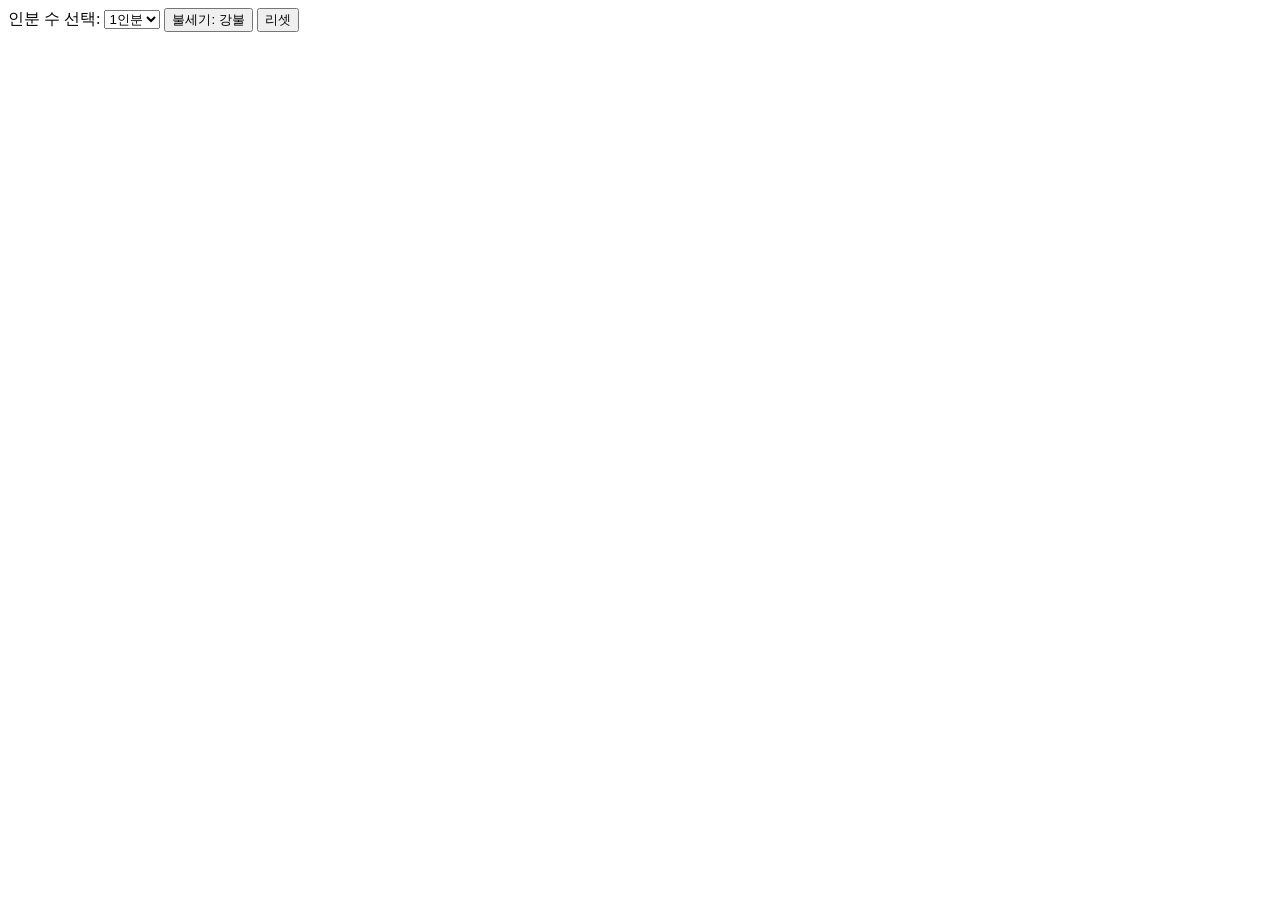
==== index.html @ cdc0b8e5 "Rename main.html to index.html" ====
<!DOCTYPE html>
<html lang="ko">
<head>
    <meta charset="UTF-8">
    <meta name="viewport" content="width=device-width, initial-scale=1.0">
    <title>고기 굽기 시뮬레이션</title>
    <link rel="stylesheet" href="styles.css">
</head>
<body>

    <div id="gameContainer">
        <!-- 손님 그릇 (1~4개) -->
        <div id="plateContainer">
            <div class="plate" id="customer1"></div>
            <div class="plate" id="customer2"></div>
            <div class="plate" id="customer3"></div>
            <div class="plate" id="customer4"></div>
        </div>

        <!-- 하단 레이아웃 (고기 그릇, 불판, 쓰레기통) -->
        <div id="bottomRow">
            <!-- 고기 그릇 -->
            <div id="meatContainer"></div>

            <!-- 불판 -->
            <div id="grill">
                <div class="grill-space" data-index="0"></div>
                <div class="grill-space" data-index="1"></div>
                <div class="grill-space" data-index="2"></div>
                <div class="grill-space" data-index="3"></div>
                <div class="grill-space" data-index="4"></div>
                <div class="grill-space" data-index="5"></div>
                <div class="grill-space" data-index="6"></div>
                <div class="grill-space" data-index="7"></div>
                <div class="grill-space" data-index="8"></div>
                <div class="grill-space" data-index="9"></div>
            </div>

            <!-- 쓰레기통 -->
            <div id="trash"></div>
        </div>

        <!-- 컨트롤 패널 -->
        <div id="controls">
            <label for="servingSize">인분 수 선택:</label>
            <select id="servingSize">
                <option value="1">1인분</option>
                <option value="2">2인분</option>
                <option value="3">3인분</option>
                <option value="4">4인분</option>
            </select>
            <button id="heatButton">불세기: 강불</button>
            <button id="resetButton">리셋</button>
        </div>
    </div>

    <script src="script.js"></script>
</body>
</html>
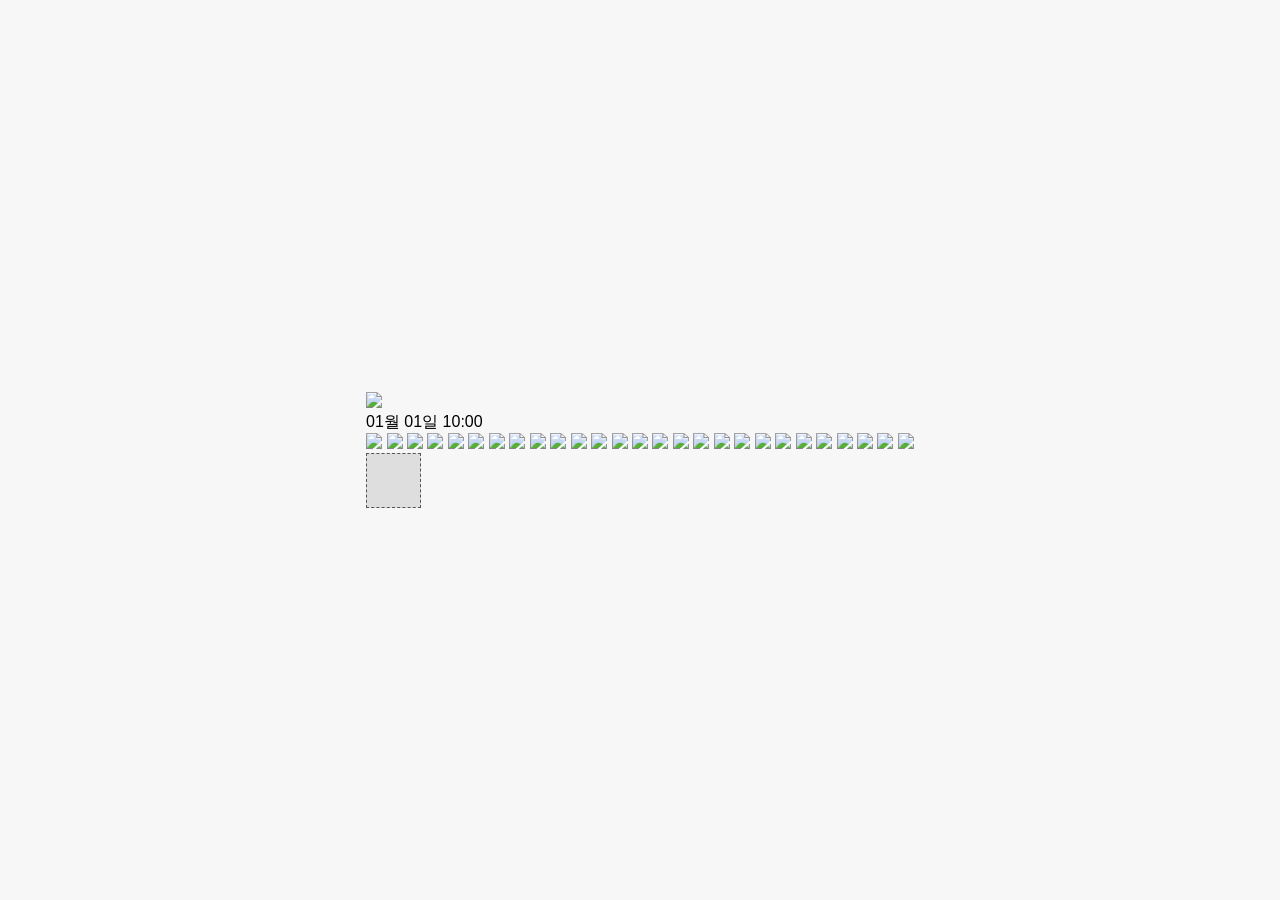
==== commit b813c116: "Update index.html" ====
--- a/index.html
+++ b/index.html
@@ -1,57 +1,67 @@
 <!DOCTYPE html>
-<html lang="ko">
+<html lang="en">
 <head>
     <meta charset="UTF-8">
-    <meta name="viewport" content="width=device-width, initial-scale=1.0">
-    <title>고기 굽기 시뮬레이션</title>
+    <meta name="viewport" content="width=1440, initial-scale=1.0">
+    <title>Meat Cooking Simulation</title>
     <link rel="stylesheet" href="styles.css">
 </head>
 <body>
+    <div class="inside-withitems">
+        <img class="background-basic-1" src="background/background_basic.png" />
+        
+        <!-- 날짜 및 시간 표시 -->
+        <div class="date-time">01월 01일 10:00</div>
 
-    <div id="gameContainer">
-        <!-- 손님 그릇 (1~4개) -->
-        <div id="plateContainer">
-            <div class="plate" id="customer1"></div>
-            <div class="plate" id="customer2"></div>
-            <div class="plate" id="customer3"></div>
-            <div class="plate" id="customer4"></div>
+        <!-- Table Area -->
+        <div class="table-area">
+            <!-- 손님 그릇 -->
+            <img class="customer-plate-1" src="images/customer_plate.png" />
+            <img class="customer-plate-2" src="images/customer_plate.png" />
+            <img class="customer-plate-3" src="images/customer_plate.png" />
+            <img class="customer-plate-4" src="images/customer_plate.png" />
+            
+            <!-- 고기 그릇 -->
+            <img class="meat-container-1" src="images/meatContainer.png" />
+
+            <!-- 불판 -->
+            <img class="grill-1" src="images/grill.png" />
+            
+            <!-- 쓰레기통 -->
+            <img class="trashcan-1" src="images/trashcan.png" />
+            
+            <!-- 고기들 -->
+            <img class="_0-raw-meet-1" src="images/0.raw_meet.png" />
+            <img class="_0-raw-meet-2" src="images/0.raw_meet.png" />
+            <img class="_0-raw-meet-3" src="images/0.raw_meet.png" />
+            <img class="_0-raw-meet-4" src="images/0.raw_meet.png" />
+            <img class="_0-raw-meet-5" src="images/0.raw_meet.png" />
+            <img class="_0-raw-meet-6" src="images/0.raw_meet.png" />
+            <img class="_0-raw-meet-7" src="images/0.raw_meet.png" />
+            <img class="_0-raw-meet-8" src="images/0.raw_meet.png" />
+            <img class="_0-raw-meet-9" src="images/0.raw_meet.png" />
+            <img class="_0-raw-meet-10" src="images/0.raw_meet.png" />
+            <img class="_0-raw-meet-11" src="images/0.raw_meet.png" />
+            <img class="_0-raw-meet-12" src="images/0.raw_meet.png" />
+            <img class="_0-raw-meet-13" src="images/0.raw_meet.png" />
+            <img class="_0-raw-meet-14" src="images/0.raw_meet.png" />
+            <img class="_0-raw-meet-15" src="images/0.raw_meet.png" />
+            <img class="_0-raw-meet-16" src="images/0.raw_meet.png" />
+            <img class="_0-raw-meet-17" src="images/0.raw_meet.png" />
+            <img class="_0-raw-meet-18" src="images/0.raw_meet.png" />
+            <img class="_0-raw-meet-19" src="images/0.raw_meet.png" />
+            <img class="_0-raw-meet-20" src="images/0.raw_meet.png" />
+
+            <!-- Grill spaces -->
+            <div class="grill-space"></div>
+            <div class="grill-space2"></div>
+            <div class="grill-space3"></div>
+            <div class="grill-space4"></div>
+            <div class="grill-space5"></div>
         </div>
 
-        <!-- 하단 레이아웃 (고기 그릇, 불판, 쓰레기통) -->
-        <div id="bottomRow">
-            <!-- 고기 그릇 -->
-            <div id="meatContainer"></div>
-
-            <!-- 불판 -->
-            <div id="grill">
-                <div class="grill-space" data-index="0"></div>
-                <div class="grill-space" data-index="1"></div>
-                <div class="grill-space" data-index="2"></div>
-                <div class="grill-space" data-index="3"></div>
-                <div class="grill-space" data-index="4"></div>
-                <div class="grill-space" data-index="5"></div>
-                <div class="grill-space" data-index="6"></div>
-                <div class="grill-space" data-index="7"></div>
-                <div class="grill-space" data-index="8"></div>
-                <div class="grill-space" data-index="9"></div>
-            </div>
-
-            <!-- 쓰레기통 -->
-            <div id="trash"></div>
-        </div>
-
-        <!-- 컨트롤 패널 -->
-        <div id="controls">
-            <label for="servingSize">인분 수 선택:</label>
-            <select id="servingSize">
-                <option value="1">1인분</option>
-                <option value="2">2인분</option>
-                <option value="3">3인분</option>
-                <option value="4">4인분</option>
-            </select>
-            <button id="heatButton">불세기: 강불</button>
-            <button id="resetButton">리셋</button>
-        </div>
+        <!-- 기능 버튼 -->
+        <div class="function-bar"></div>
     </div>
 
     <script src="script.js"></script>
--- a/styles.css
+++ b/styles.css
@@ -0,0 +1,123 @@
+* {
+    box-sizing: border-box;
+    user-select: none;
+    -webkit-user-drag: none;
+}
+
+body {
+    display: flex;
+    justify-content: center;
+    align-items: center;
+    height: 100vh;
+    background-color: #f7f7f7;
+    margin: 0;
+    font-family: 'Arial', sans-serif;
+}
+
+#gameContainer {
+    display: flex;
+    flex-direction: column;
+    align-items: center;
+    gap: 20px;
+    position: relative;
+}
+
+#plateContainer {
+    display: flex;
+    justify-content: center;
+    gap: 20px;
+    width: 100%;
+}
+
+.plate {
+    width: 150px;
+    height: 150px;
+    background-image: url('customer_plate.png');
+    background-size: cover;
+    position: relative;
+    border: 1px solid #ccc;
+}
+
+#bottomRow {
+    display: flex;
+    justify-content: center;
+    align-items: flex-start;
+    gap: 50px;
+    width: 100%;
+}
+
+#meatContainer {
+    width: 370px;
+    height: 200px;
+    background-image: url('meatContainer.png');
+    background-size: cover;
+    display: grid;
+    grid-template-rows: repeat(4, 1fr);
+    grid-template-columns: repeat(5, 1fr);
+    gap: 5px;
+    padding: 10px;
+    position: relative;
+    border: 1px solid #aaa;
+}
+
+.meat {
+    width: 100%;
+    height: 100%;
+    background-size: cover;
+    cursor: grab;
+}
+
+#grill {
+    width: 600px; /* 넓이를 늘렸습니다 */
+    height: 300px; /* 그릴의 가로:세로 비율을 조정했습니다 */
+    background-image: url('grill.png');
+    background-size: cover;
+    display: grid;
+    grid-template-columns: repeat(5, 55px); /* grill-space를 위한 설정 */
+    grid-template-rows: repeat(2, 55px); /* grill-space를 위한 설정 */
+    gap: 10px;
+    padding: 10px 40px; /* 좌우 패딩을 추가하여 여백을 만듭니다 */
+    border: 1px solid #333;
+    position: relative;
+    align-items: flex-start; /* 상단 1/2에 위치하도록 조정 */
+    justify-content: center; /* 가운데 정렬 */
+}
+
+.grill-space {
+    width: 55px;
+    height: 55px;
+    background-color: rgba(0,0,0,0.1);
+    border: 1px dashed #555;
+    display: flex;
+    justify-content: center;
+    align-items: center;
+    position: relative;
+}
+
+#trash {
+    width: 120px; /* 크기를 키움 */
+    height: 120px;
+    background-image: url('trashcan.png');
+    background-size: cover;
+    border: 1px solid #ccc;
+    cursor: pointer;
+}
+
+#controls {
+    display: flex;
+    justify-content: center;
+    align-items: center;
+    gap: 15px;
+}
+
+#controls select,
+#controls button {
+    padding: 10px 15px;
+    font-size: 16px;
+    cursor: pointer;
+}
+
+.meat.dragging {
+    opacity: 0.5;
+    cursor: grabbing;
+}
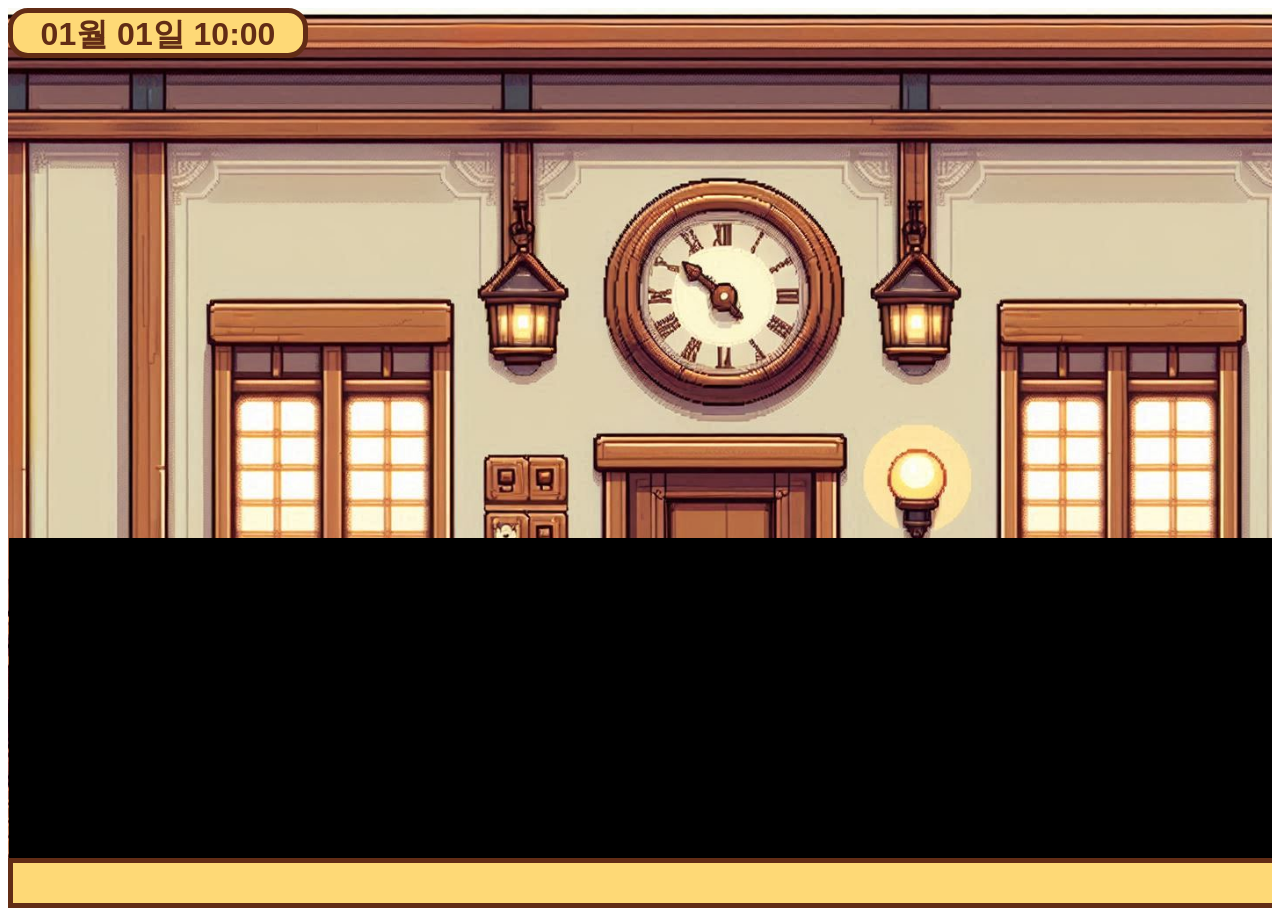
==== commit e1dbe90a: "Update index.html" ====
--- a/index.html
+++ b/index.html
@@ -33,31 +33,7 @@
             <!-- 고기들 -->
             <img class="_0-raw-meet-1" src="images/0.raw_meet.png" />
             <img class="_0-raw-meet-2" src="images/0.raw_meet.png" />
-            <img class="_0-raw-meet-3" src="images/0.raw_meet.png" />
-            <img class="_0-raw-meet-4" src="images/0.raw_meet.png" />
-            <img class="_0-raw-meet-5" src="images/0.raw_meet.png" />
-            <img class="_0-raw-meet-6" src="images/0.raw_meet.png" />
-            <img class="_0-raw-meet-7" src="images/0.raw_meet.png" />
-            <img class="_0-raw-meet-8" src="images/0.raw_meet.png" />
-            <img class="_0-raw-meet-9" src="images/0.raw_meet.png" />
-            <img class="_0-raw-meet-10" src="images/0.raw_meet.png" />
-            <img class="_0-raw-meet-11" src="images/0.raw_meet.png" />
-            <img class="_0-raw-meet-12" src="images/0.raw_meet.png" />
-            <img class="_0-raw-meet-13" src="images/0.raw_meet.png" />
-            <img class="_0-raw-meet-14" src="images/0.raw_meet.png" />
-            <img class="_0-raw-meet-15" src="images/0.raw_meet.png" />
-            <img class="_0-raw-meet-16" src="images/0.raw_meet.png" />
-            <img class="_0-raw-meet-17" src="images/0.raw_meet.png" />
-            <img class="_0-raw-meet-18" src="images/0.raw_meet.png" />
-            <img class="_0-raw-meet-19" src="images/0.raw_meet.png" />
-            <img class="_0-raw-meet-20" src="images/0.raw_meet.png" />
-
-            <!-- Grill spaces -->
-            <div class="grill-space"></div>
-            <div class="grill-space2"></div>
-            <div class="grill-space3"></div>
-            <div class="grill-space4"></div>
-            <div class="grill-space5"></div>
+            <!-- 고기 이미지들이 반복됨 -->
         </div>
 
         <!-- 기능 버튼 -->
--- a/styles.css
+++ b/styles.css
@@ -1,123 +1,131 @@
-* {
-    box-sizing: border-box;
-    user-select: none;
-    -webkit-user-drag: none;
+.inside-withitems,
+.inside-withitems * {
+  box-sizing: border-box;
 }
 
-body {
-    display: flex;
-    justify-content: center;
-    align-items: center;
-    height: 100vh;
-    background-color: #f7f7f7;
-    margin: 0;
-    font-family: 'Arial', sans-serif;
+.inside-withitems {
+  background: #ffffff;
+  height: 900px;
+  position: relative;
+  overflow: hidden;
 }
 
-#gameContainer {
-    display: flex;
-    flex-direction: column;
-    align-items: center;
-    gap: 20px;
-    position: relative;
+.background-basic-1 {
+  width: 1440px;
+  height: 900px;
+  position: absolute;
+  left: 0px;
+  top: 0px;
+  object-fit: cover;
 }
 
-#plateContainer {
-    display: flex;
-    justify-content: center;
-    gap: 20px;
-    width: 100%;
+.table-area {
+  background: #000000; /* 검은색 배경 */
+  width: 1440px;
+  height: 370px;
+  position: absolute;
+  left: 1px;
+  top: 530px;
 }
 
-.plate {
-    width: 150px;
-    height: 150px;
-    background-image: url('customer_plate.png');
-    background-size: cover;
-    position: relative;
-    border: 1px solid #ccc;
+.customer-plate-1, .customer-plate-2, .customer-plate-3, .customer-plate-4 {
+  width: 135px;
+  height: 108px;
+  position: absolute;
+  object-fit: cover;
+  top: 470px;
 }
 
-#bottomRow {
-    display: flex;
-    justify-content: center;
-    align-items: flex-start;
-    gap: 50px;
-    width: 100%;
+.customer-plate-1 { left: 266px; }
+.customer-plate-2 { left: 528px; }
+.customer-plate-3 { left: 796px; }
+.customer-plate-4 { left: 1049px; }
+
+.meat-container-1 {
+  width: 549.53px;
+  height: 250px;
+  position: absolute;
+  left: -50px;
+  top: 611px;
+  object-fit: cover;
 }
 
-#meatContainer {
-    width: 370px;
-    height: 200px;
-    background-image: url('meatContainer.png');
-    background-size: cover;
-    display: grid;
-    grid-template-rows: repeat(4, 1fr);
-    grid-template-columns: repeat(5, 1fr);
-    gap: 5px;
-    padding: 10px;
-    position: relative;
-    border: 1px solid #aaa;
+.trashcan-1 {
+  width: 245px;
+  height: 250px;
+  position: absolute;
+  left: 1051px;
+  top: 625px;
+  object-fit: cover;
 }
 
-.meat {
-    width: 100%;
-    height: 100%;
-    background-size: cover;
-    cursor: grab;
+.grill-1 {
+  width: 624.57px;
+  height: 300px;
+  position: absolute;
+  left: 426px;
+  top: 600px;
+  object-fit: cover;
 }
 
-#grill {
-    width: 600px; /* 넓이를 늘렸습니다 */
-    height: 300px; /* 그릴의 가로:세로 비율을 조정했습니다 */
-    background-image: url('grill.png');
-    background-size: cover;
-    display: grid;
-    grid-template-columns: repeat(5, 55px); /* grill-space를 위한 설정 */
-    grid-template-rows: repeat(2, 55px); /* grill-space를 위한 설정 */
-    gap: 10px;
-    padding: 10px 40px; /* 좌우 패딩을 추가하여 여백을 만듭니다 */
-    border: 1px solid #333;
-    position: relative;
-    align-items: flex-start; /* 상단 1/2에 위치하도록 조정 */
-    justify-content: center; /* 가운데 정렬 */
+.grill-space,
+.grill-space2,
+.grill-space3,
+.grill-space4,
+.grill-space5 {
+  background: rgba(9, 33, 55, 0.37);
+  width: 60px;
+  height: 60px;
+  position: absolute;
+  top: 644px;
 }
 
-.grill-space {
-    width: 55px;
-    height: 55px;
-    background-color: rgba(0,0,0,0.1);
-    border: 1px dashed #555;
-    display: flex;
-    justify-content: center;
-    align-items: center;
-    position: relative;
+.grill-space { left: 543px; }
+.grill-space2 { left: 626px; }
+.grill-space3 { left: 708px; }
+.grill-space4 { left: 790px; }
+.grill-space5 { left: 872px; }
+
+._0-raw-meet-1, ._0-raw-meet-2, ._0-raw-meet-3, ._0-raw-meet-4, ._0-raw-meet-5,
+._0-raw-meet-6, ._0-raw-meet-7, ._0-raw-meet-8, ._0-raw-meet-9, ._0-raw-meet-10,
+._0-raw-meet-11, ._0-raw-meet-12, ._0-raw-meet-13, ._0-raw-meet-14, ._0-raw-meet-15,
+._0-raw-meet-16, ._0-raw-meet-17, ._0-raw-meet-18, ._0-raw-meet-19, ._0-raw-meet-20 {
+  width: 49.73px;
+  height: 50px;
+  position: absolute;
+  object-fit: cover;
 }
 
-#trash {
-    width: 120px; /* 크기를 키움 */
-    height: 120px;
-    background-image: url('trashcan.png');
-    background-size: cover;
-    border: 1px solid #ccc;
-    cursor: pointer;
+._0-raw-meet-1 { left: 60px; top: 654px; }
+._0-raw-meet-2 { left: 125px; top: 654px; }
+/* 나머지 고기 위치 생략 */
+
+.date-time {
+  background: #fed976;
+  border-radius: 20px;
+  border-style: solid;
+  border-color: #622c15;
+  border-width: 5px;
+  width: 300px;
+  height: 50px;
+  position: absolute;
+  left: 0px;
+  top: 0px;
+  color: #622c15;
+  text-align: center;
+  font-family: "NanumGothic-Bold", sans-serif;
+  font-size: 32px;
+  font-weight: 700;
 }
 
-#controls {
-    display: flex;
-    justify-content: center;
-    align-items: center;
-    gap: 15px;
+.function-bar {
+  background: #fed976;
+  border-style: solid;
+  border-color: #622c15;
+  border-width: 5px;
+  width: 1440px;
+  height: 50px;
+  position: absolute;
+  left: 0px;
+  top: 850px;
 }
-
-#controls select,
-#controls button {
-    padding: 10px 15px;
-    font-size: 16px;
-    cursor: pointer;
-}
-
-.meat.dragging {
-    opacity: 0.5;
-    cursor: grabbing;
-}
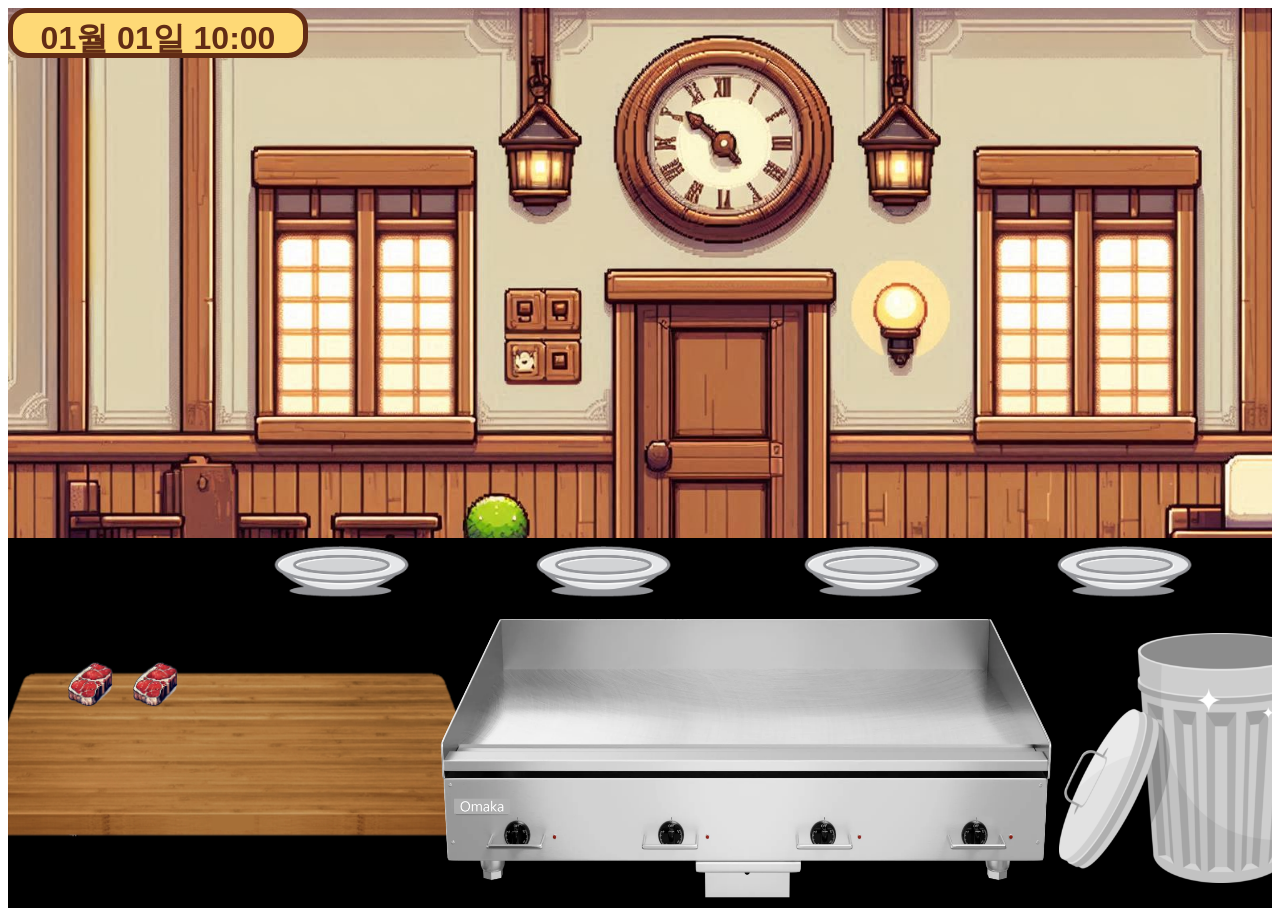
==== commit 8a1ac38c: "Update index.html" ====
--- a/index.html
+++ b/index.html
@@ -14,30 +14,25 @@
         <div class="date-time">01월 01일 10:00</div>
 
         <!-- Table Area -->
-        <div class="table-area">
-            <!-- 손님 그릇 -->
-            <img class="customer-plate-1" src="images/customer_plate.png" />
-            <img class="customer-plate-2" src="images/customer_plate.png" />
-            <img class="customer-plate-3" src="images/customer_plate.png" />
-            <img class="customer-plate-4" src="images/customer_plate.png" />
-            
-            <!-- 고기 그릇 -->
-            <img class="meat-container-1" src="images/meatContainer.png" />
+        <div class="table-area"></div>
+        
+        <!-- 손님 접시 -->
+        <img class="customer-plate-1" src="images/customer_plate.png" />
+        <img class="customer-plate-2" src="images/customer_plate.png" />
+        <img class="customer-plate-3" src="images/customer_plate.png" />
+        <img class="customer-plate-4" src="images/customer_plate.png" />
 
-            <!-- 불판 -->
-            <img class="grill-1" src="images/grill.png" />
-            
-            <!-- 쓰레기통 -->
-            <img class="trashcan-1" src="images/trashcan.png" />
-            
-            <!-- 고기들 -->
-            <img class="_0-raw-meet-1" src="images/0.raw_meet.png" />
-            <img class="_0-raw-meet-2" src="images/0.raw_meet.png" />
-            <!-- 고기 이미지들이 반복됨 -->
-        </div>
+        <!-- 고기 컨테이너, 쓰레기통 -->
+        <img class="meat-container-1" src="images/meatContainer.png" />
+        <img class="trashcan-1" src="images/trashcan.png" />
 
-        <!-- 기능 버튼 -->
-        <div class="function-bar"></div>
+        <!-- 불판 -->
+        <img class="grill-1" src="images/grill.png" />
+
+        <!-- 고기들 -->
+        <img class="_0-raw-meet-1" src="images/0.raw_meet.png" />
+        <img class="_0-raw-meet-2" src="images/0.raw_meet.png" />
+        <!-- 나머지 고기 이미지들 반복 -->
     </div>
 
     <script src="script.js"></script>
--- a/styles.css
+++ b/styles.css
@@ -1,3 +1,4 @@
+/* 기본 설정 */
 .inside-withitems,
 .inside-withitems * {
   box-sizing: border-box;
@@ -10,39 +11,62 @@
   overflow: hidden;
 }
 
+/* 배경 이미지 */
 .background-basic-1 {
   width: 1440px;
-  height: 900px;
+  height: 822px;
   position: absolute;
-  left: 0px;
-  top: 0px;
+  left: 0;
+  top: -128px;
   object-fit: cover;
 }
 
+/* 날짜 및 시간 표시 */
+.date-time {
+  background: #fed976;
+  border-radius: 20px;
+  border-style: solid;
+  border-color: #622c15;
+  border-width: 5px;
+  width: 300px;
+  height: 50px;
+  position: absolute;
+  left: 0;  /* 왼쪽 상단에 배치 */
+  top: 0;
+  color: #622c15;
+  text-align: center;
+  font-family: "NanumGothic-Bold", sans-serif;
+  font-size: 32px;
+  font-weight: 700;
+  line-height: 50px; /* 수직 중앙 정렬 */
+}
+
+/* 테이블 영역 */
 .table-area {
-  background: #000000; /* 검은색 배경 */
+  background: #000000;
   width: 1440px;
   height: 370px;
   position: absolute;
-  left: 1px;
+  left: 0;
   top: 530px;
 }
 
+/* 손님 접시 */
 .customer-plate-1, .customer-plate-2, .customer-plate-3, .customer-plate-4 {
-  width: 135px;
-  height: 108px;
+  width: 135px; /* 크기 조정 */
+  height: 120px;
   position: absolute;
   object-fit: cover;
-  top: 470px;
 }
 
-.customer-plate-1 { left: 266px; }
-.customer-plate-2 { left: 528px; }
-.customer-plate-3 { left: 796px; }
-.customer-plate-4 { left: 1049px; }
+.customer-plate-1 { left: 266px; top: 470px; }
+.customer-plate-2 { left: 528px; top: 470px; }
+.customer-plate-3 { left: 796px; top: 470px; }
+.customer-plate-4 { left: 1049px; top: 470px; }
 
+/* 고기 컨테이너 */
 .meat-container-1 {
-  width: 549.53px;
+  width: 550px;
   height: 250px;
   position: absolute;
   left: -50px;
@@ -50,6 +74,7 @@
   object-fit: cover;
 }
 
+/* 쓰레기통 */
 .trashcan-1 {
   width: 245px;
   height: 250px;
@@ -59,8 +84,9 @@
   object-fit: cover;
 }
 
+/* 불판 */
 .grill-1 {
-  width: 624.57px;
+  width: 624px;
   height: 300px;
   position: absolute;
   left: 426px;
@@ -68,56 +94,27 @@
   object-fit: cover;
 }
 
-.grill-space,
-.grill-space2,
-.grill-space3,
-.grill-space4,
-.grill-space5 {
-  background: rgba(9, 33, 55, 0.37);
-  width: 60px;
-  height: 60px;
-  position: absolute;
-  top: 644px;
-}
-
-.grill-space { left: 543px; }
-.grill-space2 { left: 626px; }
-.grill-space3 { left: 708px; }
-.grill-space4 { left: 790px; }
-.grill-space5 { left: 872px; }
-
+/* 고기 이미지 */
 ._0-raw-meet-1, ._0-raw-meet-2, ._0-raw-meet-3, ._0-raw-meet-4, ._0-raw-meet-5,
 ._0-raw-meet-6, ._0-raw-meet-7, ._0-raw-meet-8, ._0-raw-meet-9, ._0-raw-meet-10,
 ._0-raw-meet-11, ._0-raw-meet-12, ._0-raw-meet-13, ._0-raw-meet-14, ._0-raw-meet-15,
 ._0-raw-meet-16, ._0-raw-meet-17, ._0-raw-meet-18, ._0-raw-meet-19, ._0-raw-meet-20 {
-  width: 49.73px;
-  height: 50px;
+  width: 45px; /* 고기 크기 조정 */
+  height: 45px;
   position: absolute;
   object-fit: cover;
+  z-index: 1; /* 고기 이미지를 앞쪽으로 배치 */
 }
 
+/* 고기의 위치 설정 (예: 1행의 5개 고기) */
 ._0-raw-meet-1 { left: 60px; top: 654px; }
 ._0-raw-meet-2 { left: 125px; top: 654px; }
-/* 나머지 고기 위치 생략 */
+._0-raw-meet-3 { left: 190px; top: 654px; }
+._0-raw-meet-4 { left: 255px; top: 654px; }
+._0-raw-meet-5 { left: 320px; top: 654px; }
+/* 추가 고기 위치 설정 (2행, 3행 등) */
 
-.date-time {
-  background: #fed976;
-  border-radius: 20px;
-  border-style: solid;
-  border-color: #622c15;
-  border-width: 5px;
-  width: 300px;
-  height: 50px;
-  position: absolute;
-  left: 0px;
-  top: 0px;
-  color: #622c15;
-  text-align: center;
-  font-family: "NanumGothic-Bold", sans-serif;
-  font-size: 32px;
-  font-weight: 700;
-}
-
+/* 기능 바 */
 .function-bar {
   background: #fed976;
   border-style: solid;
@@ -129,3 +126,18 @@
   left: 0px;
   top: 850px;
 }
+
+/* 불판 영역 설정 (grill-space) */
+.grill-space, .grill-space2, .grill-space3, .grill-space4, .grill-space5 {
+  background: rgba(9, 33, 55, 0.37);
+  width: 55px;
+  height: 55px;
+  position: absolute;
+  /* 각 그릴 스페이스 위치 조정 */
+}
+
+.grill-space { left: 543px; top: 644px; }
+.grill-space2 { left: 626px; top: 644px; }
+.grill-space3 { left: 708px; top: 644px; }
+.grill-space4 { left: 790px; top: 644px; }
+.grill-space5 { left: 872px; top: 644px; }
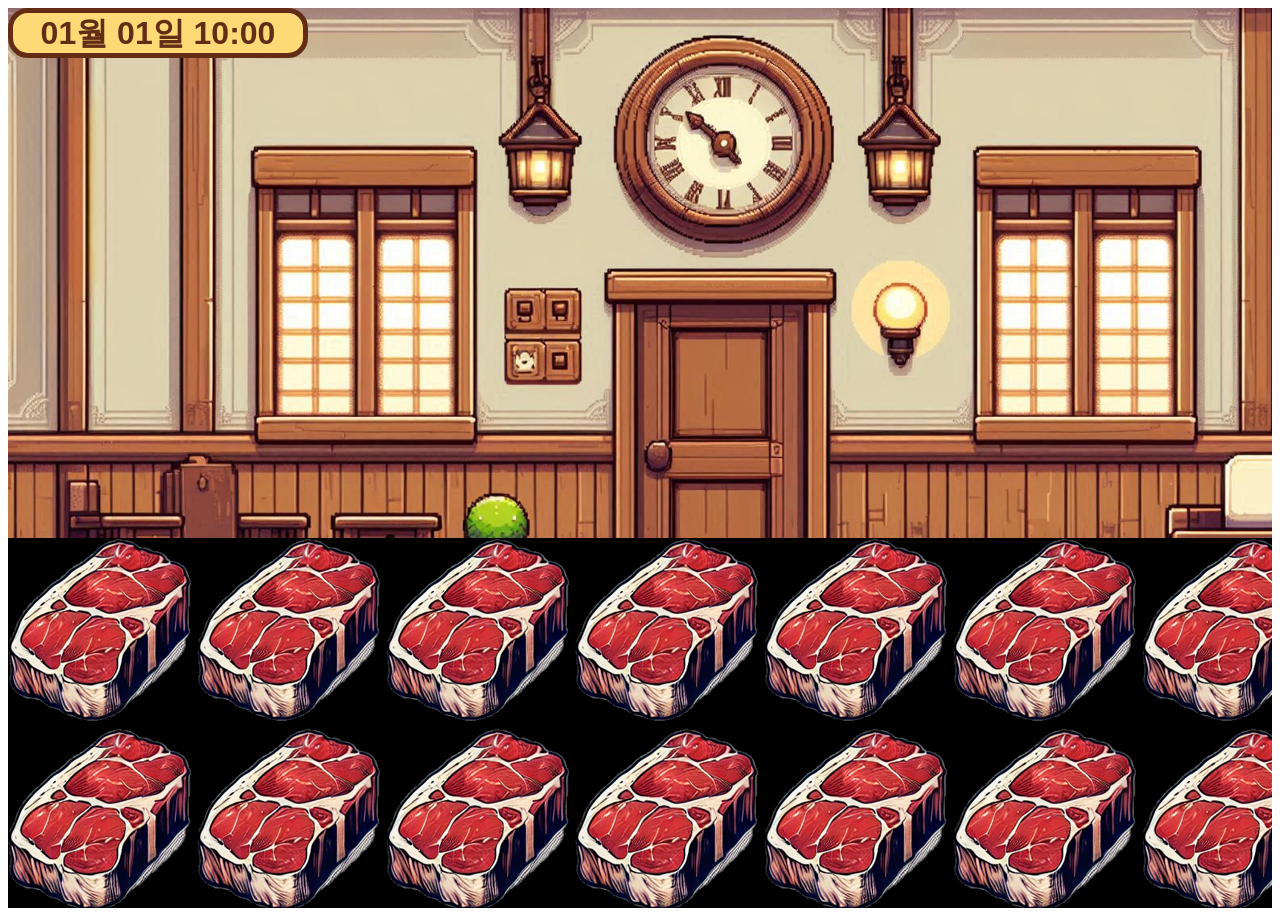
==== commit 9bffc105: "Update index.html" ====
--- a/index.html
+++ b/index.html
@@ -8,31 +8,54 @@
 </head>
 <body>
     <div class="inside-withitems">
-        <img class="background-basic-1" src="background/background_basic.png" />
+        <!-- 배경 이미지 -->
+        <img class="background-basic-1" src="background/background_basic.png" alt="Background" />
         
         <!-- 날짜 및 시간 표시 -->
         <div class="date-time">01월 01일 10:00</div>
 
-        <!-- Table Area -->
-        <div class="table-area"></div>
-        
-        <!-- 손님 접시 -->
-        <img class="customer-plate-1" src="images/customer_plate.png" />
-        <img class="customer-plate-2" src="images/customer_plate.png" />
-        <img class="customer-plate-3" src="images/customer_plate.png" />
-        <img class="customer-plate-4" src="images/customer_plate.png" />
+        <!-- 테이블 영역 -->
+        <div class="table-area">
+            <!-- 손님 접시 -->
+            <img class="customer-plate-1" src="images/customer_plate.png" alt="Customer Plate 1" />
+            <img class="customer-plate-2" src="images/customer_plate.png" alt="Customer Plate 2" />
+            <img class="customer-plate-3" src="images/customer_plate.png" alt="Customer Plate 3" />
+            <img class="customer-plate-4" src="images/customer_plate.png" alt="Customer Plate 4" />
 
-        <!-- 고기 컨테이너, 쓰레기통 -->
-        <img class="meat-container-1" src="images/meatContainer.png" />
-        <img class="trashcan-1" src="images/trashcan.png" />
+            <!-- 고기 컨테이너 -->
+            <img class="meat-container-1" src="images/meatContainer.png" alt="Meat Container" />
 
-        <!-- 불판 -->
-        <img class="grill-1" src="images/grill.png" />
+            <!-- 쓰레기통 -->
+            <img class="trashcan-1" src="images/trashcan.png" alt="Trash Can" />
 
-        <!-- 고기들 -->
-        <img class="_0-raw-meet-1" src="images/0.raw_meet.png" />
-        <img class="_0-raw-meet-2" src="images/0.raw_meet.png" />
-        <!-- 나머지 고기 이미지들 반복 -->
+            <!-- 불판 -->
+            <img class="grill-1" src="images/grill.png" alt="Grill" />
+
+            <!-- 고기들 -->
+            <div class="meat-items">
+                <!-- 20개의 고기 이미지 생성 -->
+                <img class="meat-item" src="images/0.raw_meet.png" alt="Raw Meat 1" draggable="true" />
+                <img class="meat-item" src="images/0.raw_meet.png" alt="Raw Meat 2" draggable="true" />
+                <img class="meat-item" src="images/0.raw_meet.png" alt="Raw Meat 3" draggable="true" />
+                <img class="meat-item" src="images/0.raw_meet.png" alt="Raw Meat 4" draggable="true" />
+                <img class="meat-item" src="images/0.raw_meet.png" alt="Raw Meat 5" draggable="true" />
+                <img class="meat-item" src="images/0.raw_meet.png" alt="Raw Meat 6" draggable="true" />
+                <img class="meat-item" src="images/0.raw_meet.png" alt="Raw Meat 7" draggable="true" />
+                <img class="meat-item" src="images/0.raw_meet.png" alt="Raw Meat 8" draggable="true" />
+                <img class="meat-item" src="images/0.raw_meet.png" alt="Raw Meat 9" draggable="true" />
+                <img class="meat-item" src="images/0.raw_meet.png" alt="Raw Meat 10" draggable="true" />
+                <img class="meat-item" src="images/0.raw_meet.png" alt="Raw Meat 11" draggable="true" />
+                <img class="meat-item" src="images/0.raw_meet.png" alt="Raw Meat 12" draggable="true" />
+                <img class="meat-item" src="images/0.raw_meet.png" alt="Raw Meat 13" draggable="true" />
+                <img class="meat-item" src="images/0.raw_meet.png" alt="Raw Meat 14" draggable="true" />
+                <img class="meat-item" src="images/0.raw_meet.png" alt="Raw Meat 15" draggable="true" />
+                <img class="meat-item" src="images/0.raw_meet.png" alt="Raw Meat 16" draggable="true" />
+                <img class="meat-item" src="images/0.raw_meet.png" alt="Raw Meat 17" draggable="true" />
+                <img class="meat-item" src="images/0.raw_meet.png" alt="Raw Meat 18" draggable="true" />
+                <img class="meat-item" src="images/0.raw_meet.png" alt="Raw Meat 19" draggable="true" />
+                <img class="meat-item" src="images/0.raw_meet.png" alt="Raw Meat 20" draggable="true" />
+            </div>
+        </div>
     </div>
 
     <script src="script.js"></script>
--- a/styles.css
+++ b/styles.css
@@ -11,7 +11,7 @@
   overflow: hidden;
 }
 
-/* 배경 이미지 */
+/* 배경 이미지 (가장 아래) */
 .background-basic-1 {
   width: 1440px;
   height: 822px;
@@ -19,6 +19,7 @@
   left: 0;
   top: -128px;
   object-fit: cover;
+  z-index: 1;
 }
 
 /* 날짜 및 시간 표시 */
@@ -31,14 +32,15 @@
   width: 300px;
   height: 50px;
   position: absolute;
-  left: 0;  /* 왼쪽 상단에 배치 */
+  left: 0;
   top: 0;
   color: #622c15;
   text-align: center;
   font-family: "NanumGothic-Bold", sans-serif;
   font-size: 32px;
   font-weight: 700;
-  line-height: 50px; /* 수직 중앙 정렬 */
+  line-height: 40px;
+  z-index: 10;
 }
 
 /* 테이블 영역 */
@@ -49,6 +51,7 @@
   position: absolute;
   left: 0;
   top: 530px;
+  z-index: 2;
 }
 
 /* 손님 접시 */
@@ -57,31 +60,33 @@
   height: 120px;
   position: absolute;
   object-fit: cover;
+  z-index: 3;
 }
 
-.customer-plate-1 { left: 266px; top: 470px; }
-.customer-plate-2 { left: 528px; top: 470px; }
-.customer-plate-3 { left: 796px; top: 470px; }
-.customer-plate-4 { left: 1049px; top: 470px; }
+.customer-plate-1 { left: 180px; top: 490px; }  /* 적절한 위치로 조정 */
+.customer-plate-2 { left: 450px; top: 490px; }
+.customer-plate-3 { left: 720px; top: 490px; }
+.customer-plate-4 { left: 990px; top: 490px; }
 
-/* 고기 컨테이너 */
+/* 고기 컨테이너, 쓰레기통 */
 .meat-container-1 {
   width: 550px;
-  height: 250px;
+  height: 200px; /* 도마 높이를 줄여서 table-area 내로 맞춤 */
   position: absolute;
-  left: -50px;
-  top: 611px;
+  left: 0px;
+  top: 610px;  /* table-area 내로 맞춤 */
   object-fit: cover;
+  z-index: 4;
 }
 
-/* 쓰레기통 */
 .trashcan-1 {
   width: 245px;
   height: 250px;
   position: absolute;
-  left: 1051px;
-  top: 625px;
+  left: 1000px;
+  top: 610px;  /* table-area 내로 맞춤 */
   object-fit: cover;
+  z-index: 4;
 }
 
 /* 불판 */
@@ -89,12 +94,13 @@
   width: 624px;
   height: 300px;
   position: absolute;
-  left: 426px;
-  top: 600px;
+  left: 408px;
+  top: 610px;  /* table-area 내로 맞춤 */
   object-fit: cover;
+  z-index: 5;
 }
 
-/* 고기 이미지 */
+/* 고기 이미지 (가장 위) */
 ._0-raw-meet-1, ._0-raw-meet-2, ._0-raw-meet-3, ._0-raw-meet-4, ._0-raw-meet-5,
 ._0-raw-meet-6, ._0-raw-meet-7, ._0-raw-meet-8, ._0-raw-meet-9, ._0-raw-meet-10,
 ._0-raw-meet-11, ._0-raw-meet-12, ._0-raw-meet-13, ._0-raw-meet-14, ._0-raw-meet-15,
@@ -103,41 +109,10 @@
   height: 45px;
   position: absolute;
   object-fit: cover;
-  z-index: 1; /* 고기 이미지를 앞쪽으로 배치 */
+  z-index: 6; /* 고기 이미지를 가장 앞쪽으로 배치 */
 }
 
-/* 고기의 위치 설정 (예: 1행의 5개 고기) */
-._0-raw-meet-1 { left: 60px; top: 654px; }
-._0-raw-meet-2 { left: 125px; top: 654px; }
-._0-raw-meet-3 { left: 190px; top: 654px; }
-._0-raw-meet-4 { left: 255px; top: 654px; }
-._0-raw-meet-5 { left: 320px; top: 654px; }
-/* 추가 고기 위치 설정 (2행, 3행 등) */
-
-/* 기능 바 */
-.function-bar {
-  background: #fed976;
-  border-style: solid;
-  border-color: #622c15;
-  border-width: 5px;
-  width: 1440px;
-  height: 50px;
-  position: absolute;
-  left: 0px;
-  top: 850px;
-}
-
-/* 불판 영역 설정 (grill-space) */
-.grill-space, .grill-space2, .grill-space3, .grill-space4, .grill-space5 {
-  background: rgba(9, 33, 55, 0.37);
-  width: 55px;
-  height: 55px;
-  position: absolute;
-  /* 각 그릴 스페이스 위치 조정 */
-}
-
-.grill-space { left: 543px; top: 644px; }
-.grill-space2 { left: 626px; top: 644px; }
-.grill-space3 { left: 708px; top: 644px; }
-.grill-space4 { left: 790px; top: 644px; }
-.grill-space5 { left: 872px; top: 644px; }
+/* 고기 이미지 위치 조정 */
+._0-raw-meet-1 { left: 70px; top: 620px; }
+._0-raw-meet-2 { left: 140px; top: 620px; }
+/* 나머지 고기 위치들도 적절히 조정 */
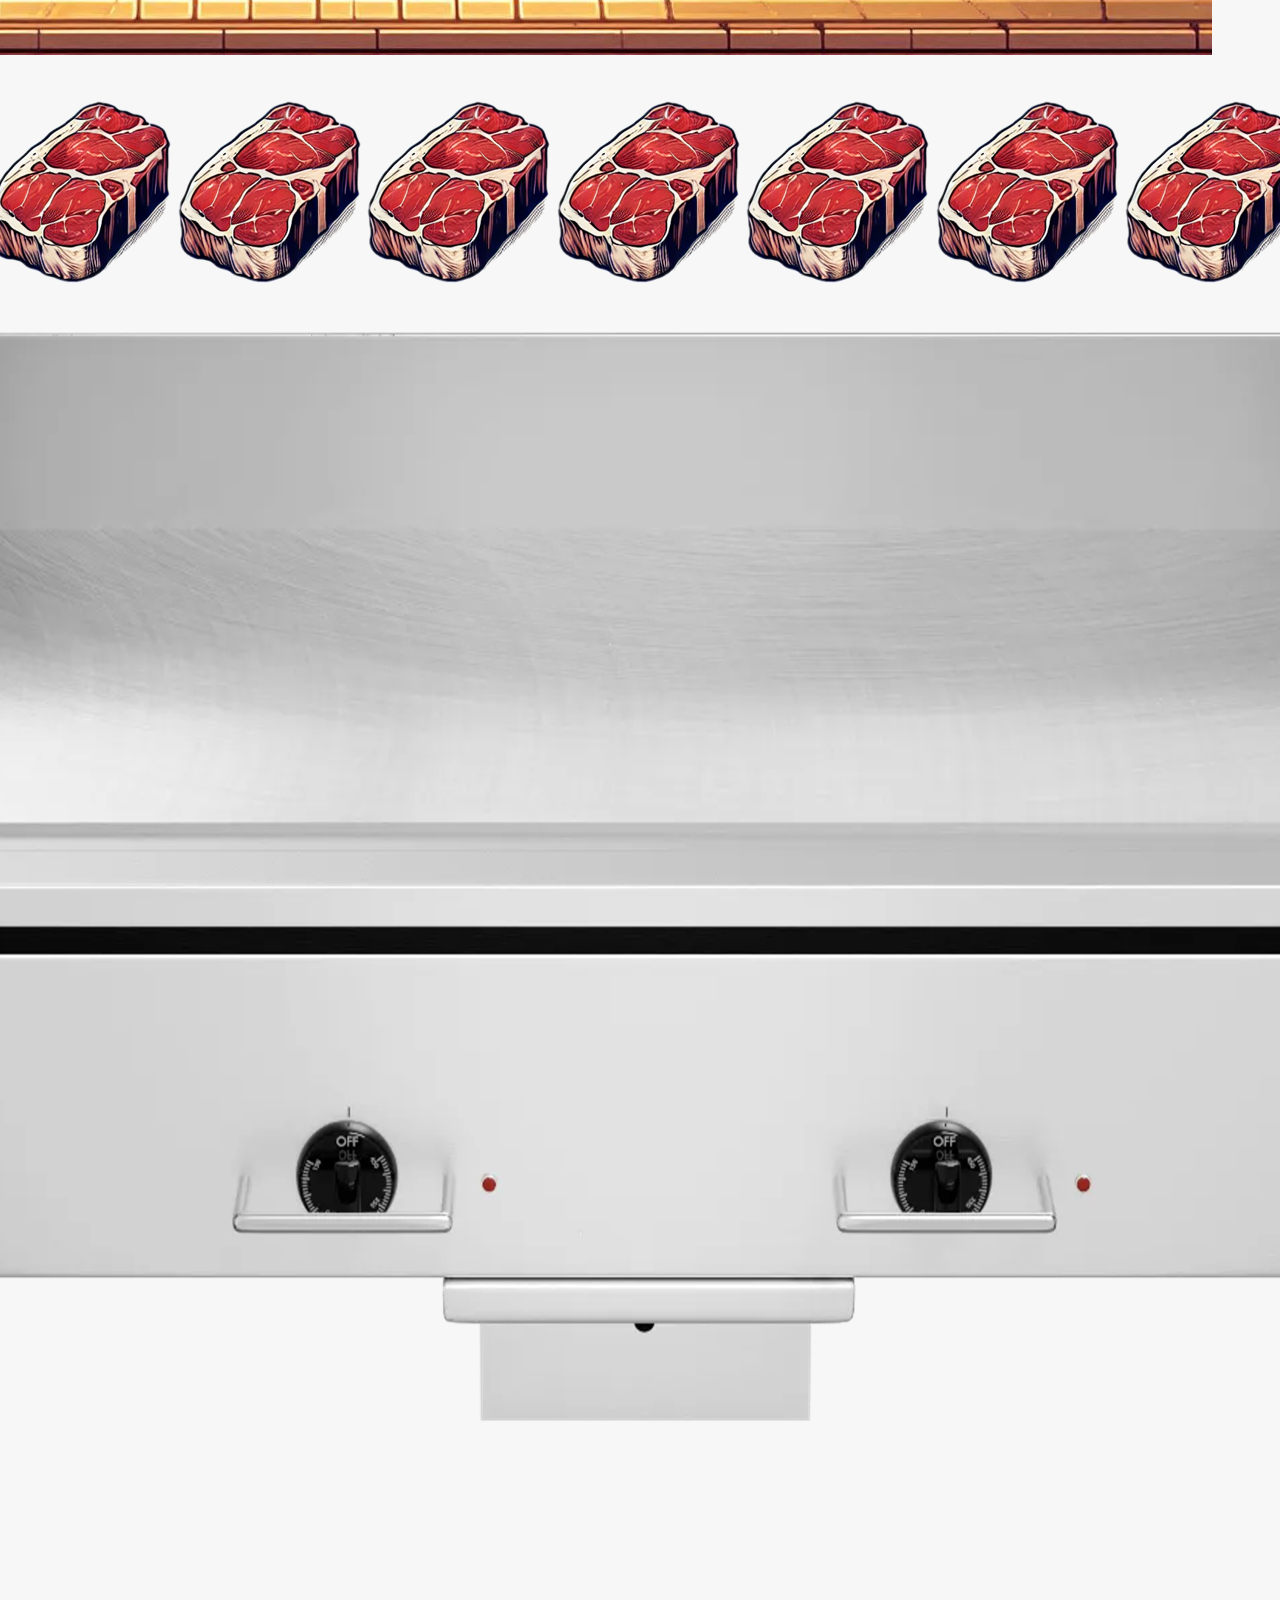
==== commit d9d8d733: "Update index.html" ====
--- a/index.html
+++ b/index.html
@@ -2,60 +2,51 @@
 <html lang="en">
 <head>
     <meta charset="UTF-8">
-    <meta name="viewport" content="width=1440, initial-scale=1.0">
-    <title>Meat Cooking Simulation</title>
-    <link rel="stylesheet" href="styles.css">
+    <meta name="viewport" content="width=device-width, initial-scale=1.0">
+    <title>Cooking Simulation</title>
+    <link rel="stylesheet" href="style.css">
 </head>
 <body>
     <div class="inside-withitems">
-        <!-- 배경 이미지 -->
-        <img class="background-basic-1" src="background/background_basic.png" alt="Background" />
-        
-        <!-- 날짜 및 시간 표시 -->
-        <div class="date-time">01월 01일 10:00</div>
+        <!-- Background -->
+        <img class="background-basic-1" src="background/background_basic.png" />
 
-        <!-- 테이블 영역 -->
-        <div class="table-area">
-            <!-- 손님 접시 -->
-            <img class="customer-plate-1" src="images/customer_plate.png" alt="Customer Plate 1" />
-            <img class="customer-plate-2" src="images/customer_plate.png" alt="Customer Plate 2" />
-            <img class="customer-plate-3" src="images/customer_plate.png" alt="Customer Plate 3" />
-            <img class="customer-plate-4" src="images/customer_plate.png" alt="Customer Plate 4" />
+        <!-- Date-Time Display -->
+        <div class="date-time">
+            01월 01일 10:00
+        </div>
 
-            <!-- 고기 컨테이너 -->
-            <img class="meat-container-1" src="images/meatContainer.png" alt="Meat Container" />
+        <!-- Table Area -->
+        <div class="table-area"></div>
 
-            <!-- 쓰레기통 -->
-            <img class="trashcan-1" src="images/trashcan.png" alt="Trash Can" />
+        <!-- Customer Plates -->
+        <img class="customer-plate-1" src="images/customer_plate_1.png" />
+        <img class="customer-plate-2" src="images/customer_plate_2.png" />
+        <img class="customer-plate-3" src="images/customer_plate_3.png" />
+        <img class="customer-plate-4" src="images/customer_plate_4.png" />
 
-            <!-- 불판 -->
-            <img class="grill-1" src="images/grill.png" alt="Grill" />
+        <!-- Meat Container -->
+        <div class="meat-items">
+            <img class="meat-item" id="meat1" src="images/0.raw_meet.png" />
+            <img class="meat-item" id="meat2" src="images/0.raw_meet.png" />
+            <img class="meat-item" id="meat3" src="images/0.raw_meet.png" />
+            <img class="meat-item" id="meat4" src="images/0.raw_meet.png" />
+            <img class="meat-item" id="meat5" src="images/0.raw_meet.png" />
+            <img class="meat-item" id="meat6" src="images/0.raw_meet.png" />
+            <img class="meat-item" id="meat7" src="images/0.raw_meet.png" />
+            <img class="meat-item" id="meat8" src="images/0.raw_meet.png" />
+            <img class="meat-item" id="meat9" src="images/0.raw_meet.png" />
+            <img class="meat-item" id="meat10" src="images/0.raw_meet.png" />
+        </div>
 
-            <!-- 고기들 -->
-            <div class="meat-items">
-                <!-- 20개의 고기 이미지 생성 -->
-                <img class="meat-item" src="images/0.raw_meet.png" alt="Raw Meat 1" draggable="true" />
-                <img class="meat-item" src="images/0.raw_meet.png" alt="Raw Meat 2" draggable="true" />
-                <img class="meat-item" src="images/0.raw_meet.png" alt="Raw Meat 3" draggable="true" />
-                <img class="meat-item" src="images/0.raw_meet.png" alt="Raw Meat 4" draggable="true" />
-                <img class="meat-item" src="images/0.raw_meet.png" alt="Raw Meat 5" draggable="true" />
-                <img class="meat-item" src="images/0.raw_meet.png" alt="Raw Meat 6" draggable="true" />
-                <img class="meat-item" src="images/0.raw_meet.png" alt="Raw Meat 7" draggable="true" />
-                <img class="meat-item" src="images/0.raw_meet.png" alt="Raw Meat 8" draggable="true" />
-                <img class="meat-item" src="images/0.raw_meet.png" alt="Raw Meat 9" draggable="true" />
-                <img class="meat-item" src="images/0.raw_meet.png" alt="Raw Meat 10" draggable="true" />
-                <img class="meat-item" src="images/0.raw_meet.png" alt="Raw Meat 11" draggable="true" />
-                <img class="meat-item" src="images/0.raw_meet.png" alt="Raw Meat 12" draggable="true" />
-                <img class="meat-item" src="images/0.raw_meet.png" alt="Raw Meat 13" draggable="true" />
-                <img class="meat-item" src="images/0.raw_meet.png" alt="Raw Meat 14" draggable="true" />
-                <img class="meat-item" src="images/0.raw_meet.png" alt="Raw Meat 15" draggable="true" />
-                <img class="meat-item" src="images/0.raw_meet.png" alt="Raw Meat 16" draggable="true" />
-                <img class="meat-item" src="images/0.raw_meet.png" alt="Raw Meat 17" draggable="true" />
-                <img class="meat-item" src="images/0.raw_meet.png" alt="Raw Meat 18" draggable="true" />
-                <img class="meat-item" src="images/0.raw_meet.png" alt="Raw Meat 19" draggable="true" />
-                <img class="meat-item" src="images/0.raw_meet.png" alt="Raw Meat 20" draggable="true" />
-            </div>
-        </div>
+        <!-- Grill -->
+        <img class="grill-1" src="images/grill.png" />
+
+        <!-- Trashcan -->
+        <img class="trashcan-1" src="images/trashcan.png" />
+
+        <!-- Function Bar -->
+        <div class="function-bar"></div>
     </div>
 
     <script src="script.js"></script>
--- a/style.css
+++ b/style.css
@@ -0,0 +1,122 @@
+* {
+    box-sizing: border-box;
+    user-select: none;
+    -webkit-user-drag: none;
+}
+
+body {
+    display: flex;
+    justify-content: center;
+    align-items: center;
+    height: 100vh;
+    background-color: #f7f7f7;
+    margin: 0;
+    font-family: 'Arial', sans-serif;
+}
+
+#gameContainer {
+    display: flex;
+    flex-direction: column;
+    align-items: center;
+    gap: 20px;
+    position: relative;
+}
+
+#plateContainer {
+    display: flex;
+    justify-content: center;
+    gap: 20px;
+    width: 100%;
+}
+
+.plate {
+    width: 180px;
+    height: 180px;
+    background-image: url('customer_plate.png');
+    background-size: cover;
+    position: relative;
+    border: 1px solid #ccc;
+}
+
+#bottomRow {
+    display: flex;
+    justify-content: center;
+    align-items: flex-start;
+    gap: 50px;
+    width: 100%;
+}
+
+#meatContainer {
+    width: 350px;
+    height: 250px;
+    background-image: url('meatContainer.png');
+    background-size: cover;
+    display: grid;
+    grid-template-rows: repeat(4, 1fr);
+    grid-template-columns: repeat(5, 1fr);
+    gap: 5px;
+    padding: 10px;
+    position: relative;
+    border: 1px solid #aaa;
+}
+
+.meat {
+    width: 100%;
+    height: 100%;
+    background-image: url('0.raw_meat.png');
+    background-size: cover;
+    cursor: grab;
+}
+
+#grill {
+    width: 500px;
+    height: 300px;
+    background-image: url('grill.png');
+    background-size: cover;
+    display: grid;
+    grid-template-columns: repeat(5, 1fr);
+    grid-template-rows: repeat(2, 1fr);
+    gap: 10px;
+    padding: 20px;
+    border: 1px solid #333;
+    position: relative;
+}
+
+.grill-space {
+    width: 100%;
+    height: 100%;
+    background-color: rgba(0,0,0,0.1);
+    border: 1px dashed #555;
+    display: flex;
+    justify-content: center;
+    align-items: center;
+    position: relative;
+}
+
+#trash {
+    width: 100px;
+    height: 100px;
+    background-image: url('trashcan.png');
+    background-size: cover;
+    border: 1px solid #ccc;
+    cursor: pointer;
+}
+
+#controls {
+    display: flex;
+    justify-content: center;
+    align-items: center;
+    gap: 15px;
+}
+
+#controls select,
+#controls button {
+    padding: 10px 15px;
+    font-size: 16px;
+    cursor: pointer;
+}
+
+.meat.dragging {
+    opacity: 0.5;
+    cursor: grabbing;
+}
